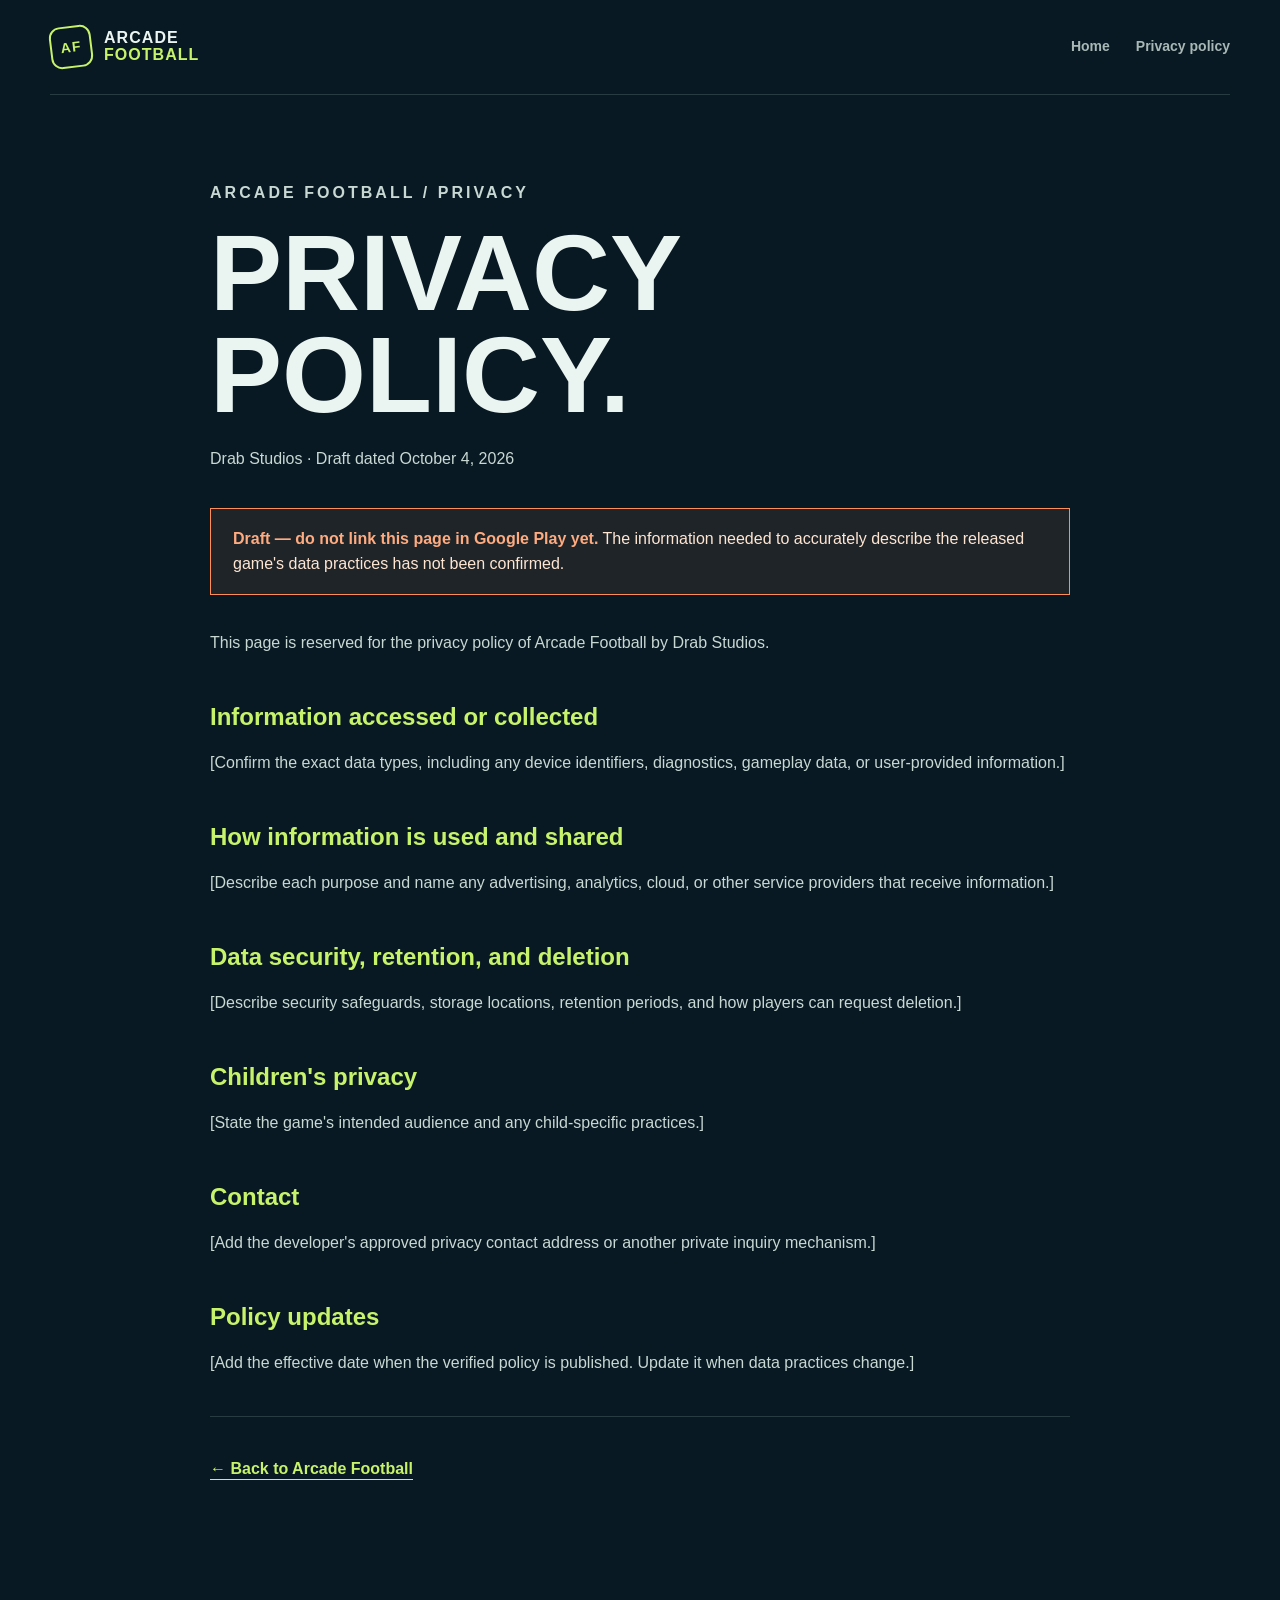
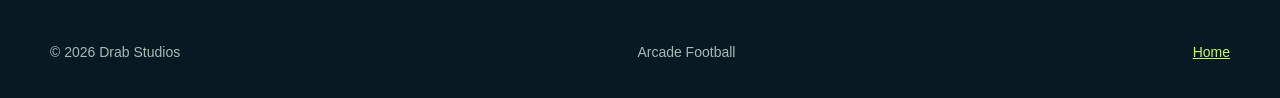
==== privacy.html @ 245f8ef6 "Add clearly marked privacy policy draft" ====
<!doctype html>
<html lang="en">
<head>
  <meta charset="utf-8">
  <meta name="viewport" content="width=device-width, initial-scale=1">
  <meta name="theme-color" content="#091923">
  <meta name="description" content="Privacy policy draft for Arcade Football by Drab Studios.">
  <title>Privacy Policy | Arcade Football</title>
  <link rel="stylesheet" href="styles.css">
</head>
<body>
  <header class="site-header wrap">
    <a class="brand" href="./" aria-label="Arcade Football home"><span class="brand-mark" aria-hidden="true">AF</span><span>ARCADE <strong>FOOTBALL</strong></span></a>
    <nav aria-label="Main navigation"><a href="./">Home</a><a href="privacy.html" aria-current="page">Privacy policy</a></nav>
  </header>
  <main class="policy-shell">
    <p class="eyebrow">ARCADE FOOTBALL / PRIVACY</p>
    <h1>PRIVACY<br>POLICY.</h1>
    <p class="policy-meta">Drab Studios · Draft dated October 4, 2026</p>
    <div class="draft-note" role="note"><strong>Draft — do not link this page in Google Play yet.</strong> The information needed to accurately describe the released game's data practices has not been confirmed.</div>
    <p>This page is reserved for the privacy policy of Arcade Football by Drab Studios.</p>
    <h2>Information accessed or collected</h2>
    <p>[Confirm the exact data types, including any device identifiers, diagnostics, gameplay data, or user-provided information.]</p>
    <h2>How information is used and shared</h2>
    <p>[Describe each purpose and name any advertising, analytics, cloud, or other service providers that receive information.]</p>
    <h2>Data security, retention, and deletion</h2>
    <p>[Describe security safeguards, storage locations, retention periods, and how players can request deletion.]</p>
    <h2>Children's privacy</h2>
    <p>[State the game's intended audience and any child-specific practices.]</p>
    <h2>Contact</h2>
    <p>[Add the developer's approved privacy contact address or another private inquiry mechanism.]</p>
    <h2>Policy updates</h2>
    <p>[Add the effective date when the verified policy is published. Update it when data practices change.]</p>
    <hr>
    <p><a class="text-link" href="./">← Back to Arcade Football</a></p>
  </main>
  <footer class="site-footer wrap"><span>© 2026 Drab Studios</span><span>Arcade Football</span><a href="./">Home</a></footer>
</body>
</html>
---- styles.css ----
:root{color-scheme:dark;--ink:#eaf4f1;--muted:#a8b8b6;--navy:#091923;--navy2:#102b2d;--line:rgba(215,251,224,.15);--lime:#c7f36b;--field:#1c5149;--orange:#ff8d56}*{box-sizing:border-box}html{scroll-behavior:smooth}body{margin:0;background:var(--navy);color:var(--ink);font-family:Arial,Helvetica,sans-serif;line-height:1.55}a{color:inherit}a:focus-visible{outline:3px solid var(--lime);outline-offset:4px}.wrap{width:min(1180px,calc(100% - 48px));margin-inline:auto}.site-header{display:flex;align-items:center;justify-content:space-between;gap:24px;padding-block:26px;border-bottom:1px solid var(--line)}.brand{text-decoration:none;display:inline-flex;align-items:center;gap:12px;font-weight:900;letter-spacing:.065em;line-height:1.05}.brand strong{display:block;color:var(--lime)}.brand-mark{width:42px;height:42px;border:2px solid var(--lime);border-radius:11px;display:grid;place-items:center;color:var(--lime);font-size:14px;transform:rotate(-7deg)}nav{display:flex;gap:26px}nav a{text-decoration:none;color:var(--muted);font-size:14px;font-weight:700}nav a:hover,.text-link:hover{color:var(--lime)}.hero{min-height:680px;display:grid;grid-template-columns:1fr 1fr;align-items:center;gap:7%;padding-block:90px}.eyebrow,.section-kicker{color:var(--lime);font-weight:800;letter-spacing:.19em;font-size:12px}.live-dot{display:inline-block;width:8px;height:8px;border-radius:50%;background:var(--lime);box-shadow:0 0 14px var(--lime);margin-right:9px}.hero h1{font-family:Impact,'Arial Narrow',sans-serif;font-size:clamp(76px,9.2vw,150px);line-height:.88;letter-spacing:.01em;margin:25px 0 34px;font-weight:900}.hero h1 em{font-style:normal;color:var(--lime)}.lede{max-width:480px;color:#c9d7d3;font-size:clamp(18px,2vw,22px);line-height:1.6}.hero-actions{display:flex;align-items:center;gap:28px;flex-wrap:wrap;margin-top:34px}.button{display:inline-flex;align-items:center;gap:24px;text-decoration:none;font-weight:900;border-radius:3px;padding:16px 20px}.button-primary{background:var(--lime);color:#10201d}.button-primary:hover{background:#dcff96}.text-link{font-weight:800;text-underline-offset:5px}.field-art{height:475px;position:relative;overflow:hidden;border:12px solid #1d413d;background:repeating-linear-gradient(0deg,#1b5049 0 72px,#205b52 72px 144px);box-shadow:22px 22px 0 #071316,0 35px 80px rgba(0,0,0,.4);transform:rotate(3deg)}.field-art:before{content:"";position:absolute;inset:28px;border:3px solid rgba(239,255,239,.68)}.field-grid{position:absolute;inset:28px;background:repeating-linear-gradient(90deg,transparent 0 calc(25% - 2px),rgba(239,255,239,.55) calc(25% - 2px) 25%)}.yard{position:absolute;top:47%;color:rgba(244,255,238,.55);font-size:33px;font-weight:900}.yard-a{left:20%}.yard-b{left:45%}.yard-c{left:70%}.endzone{position:absolute;right:2%;top:50%;transform:translateY(-50%) rotate(90deg);color:rgba(245,255,242,.55);font-weight:900;letter-spacing:.3em;font-size:18px}.ball{position:absolute;left:48%;top:32%;width:92px;height:55px;background:#ae512e;border:3px solid #f4d6a6;border-radius:70% 8% 70% 8%;transform:rotate(-36deg);box-shadow:0 14px 20px rgba(0,0,0,.3);z-index:2}.ball:after{content:"";position:absolute;left:25px;top:15px;width:39px;height:3px;background:#fff4d4;transform:rotate(30deg);box-shadow:0 7px 0 #fff4d4}.ball-trail{position:absolute;left:28%;top:51%;width:210px;border-top:3px dashed rgba(255,255,255,.65);transform:rotate(-28deg)}.field-caption{position:absolute;bottom:10px;left:28px;font-weight:900;letter-spacing:.2em;font-size:10px}.about{background:#102a2a;border-top:1px solid var(--line);border-bottom:1px solid var(--line);padding-block:100px}.about-grid{display:grid;grid-template-columns:1fr 2fr;gap:40px}.about h2{font-family:Impact,'Arial Narrow',sans-serif;font-size:clamp(44px,6vw,78px);line-height:1;margin:0 0 24px;letter-spacing:.02em}.about p:not(.section-kicker){max-width:660px;color:#c0d0ca;font-size:19px}.site-footer{display:flex;justify-content:space-between;gap:18px;flex-wrap:wrap;padding-block:34px;color:var(--muted);font-size:14px}.site-footer a{color:var(--lime)}.policy-shell{width:min(860px,calc(100% - 48px));margin:0 auto;padding:70px 0 110px}.policy-shell h1{font-family:Impact,'Arial Narrow',sans-serif;font-size:clamp(62px,9vw,108px);line-height:.95;margin:16px 0 20px}.policy-shell h2{font-size:24px;margin:42px 0 12px;color:var(--lime)}.policy-shell p,.policy-shell li{color:#c8d8d3;font-size:16px}.policy-shell a{color:var(--lime)}.policy-shell ul{padding-left:22px}.policy-meta{color:var(--muted);font-size:14px}.draft-note{border:1px solid var(--orange);background:rgba(255,141,86,.09);padding:18px 22px;margin:36px 0;color:#ffe6d3}.draft-note strong{color:#ffab80}.policy-shell hr{border:0;border-top:1px solid var(--line);margin:40px 0}@media(max-width:800px){.hero{grid-template-columns:1fr;min-height:0;padding-block:70px}.field-art{height:350px;transform:rotate(1deg)}.about-grid{grid-template-columns:1fr}.about{padding-block:70px}}@media(max-width:520px){.wrap,.policy-shell{width:min(100% - 32px,1180px)}.site-header{align-items:flex-start}.brand{font-size:12px}.brand-mark{width:36px;height:36px}nav{gap:12px;flex-direction:column;align-items:flex-end}nav a{font-size:12px}.hero h1{font-size:clamp(68px,18vw,100px)}.field-art{height:275px;border-width:7px}.yard{font-size:20px}.ball{width:66px;height:40px}.ball:after{left:18px;top:10px;width:28px}.site-footer{flex-direction:column}}@media(prefers-reduced-motion:reduce){html{scroll-behavior:auto}}
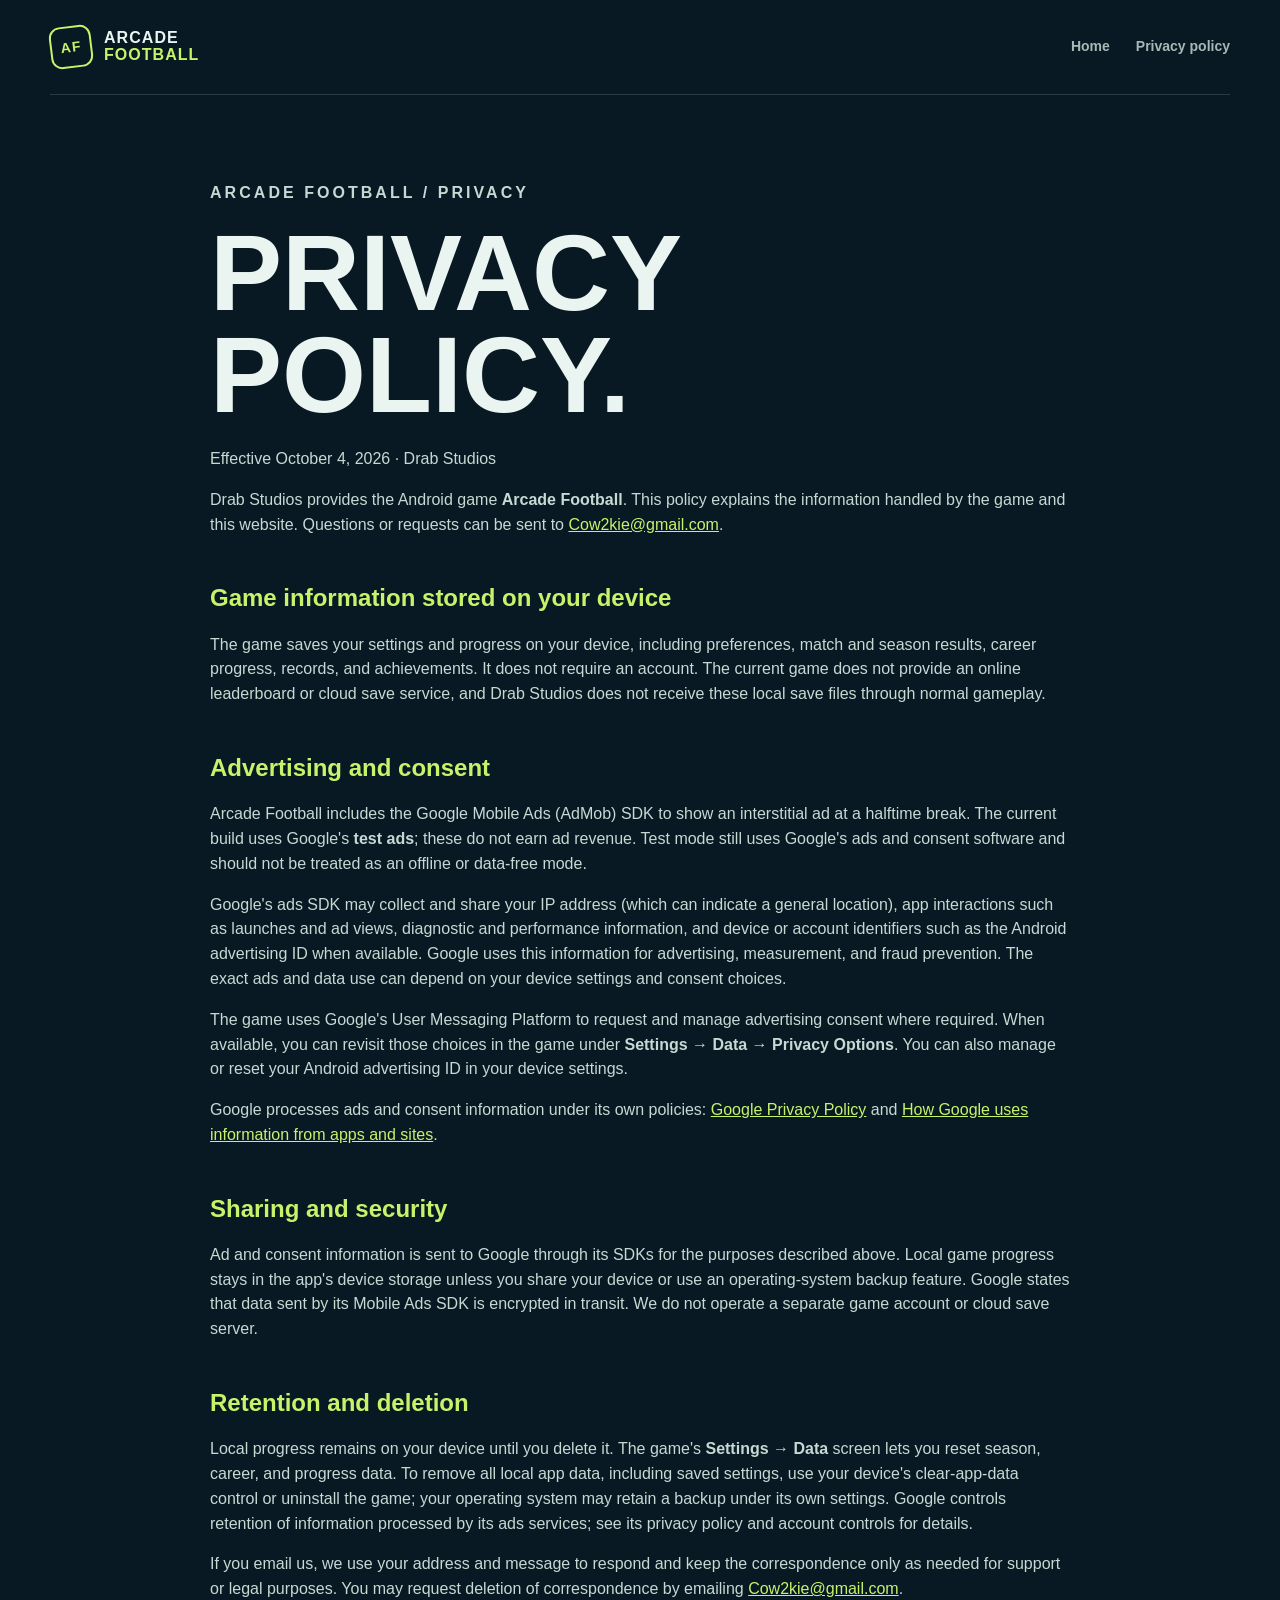
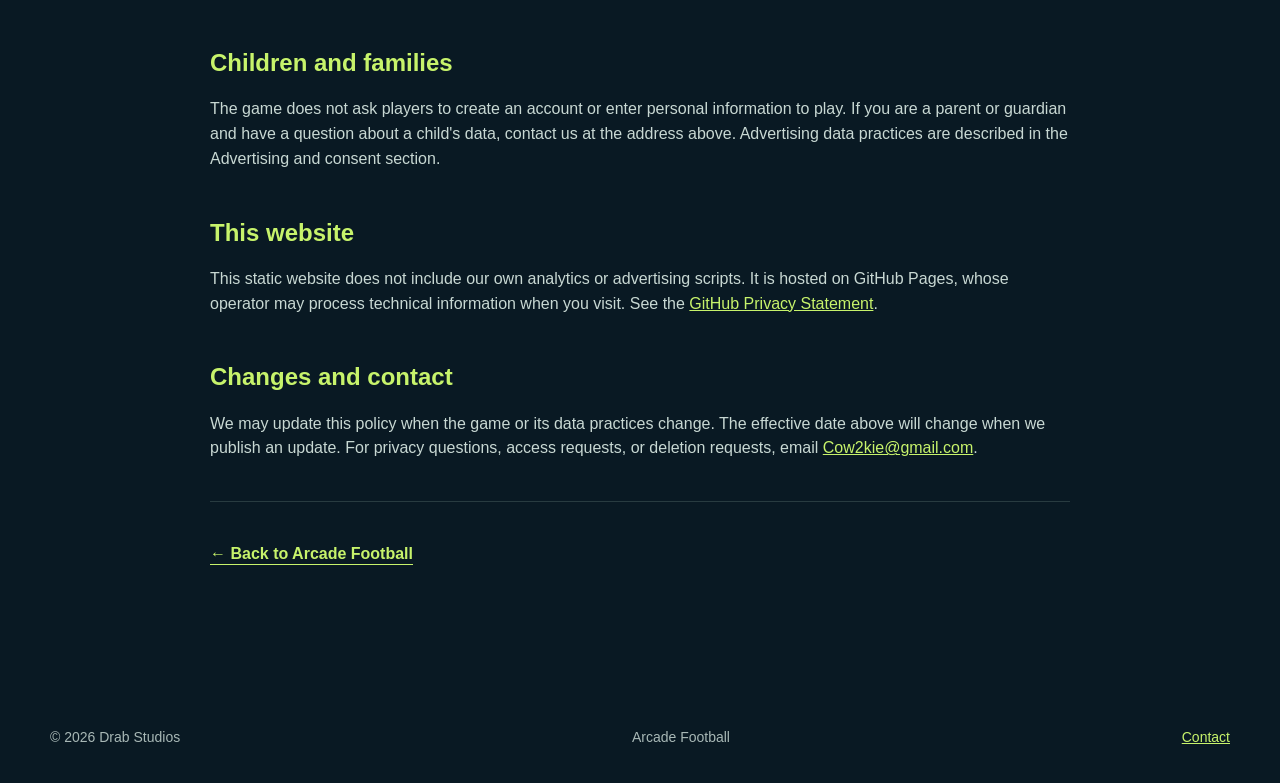
==== commit bbb2d301: "Publish verified Arcade Football privacy policy" ====
--- a/privacy.html
+++ b/privacy.html
@@ -4,7 +4,7 @@
   <meta charset="utf-8">
   <meta name="viewport" content="width=device-width, initial-scale=1">
   <meta name="theme-color" content="#091923">
-  <meta name="description" content="Privacy policy draft for Arcade Football by Drab Studios.">
+  <meta name="description" content="Privacy policy for Arcade Football by Drab Studios.">
   <title>Privacy Policy | Arcade Football</title>
   <link rel="stylesheet" href="styles.css">
 </head>
@@ -16,24 +16,36 @@
   <main class="policy-shell">
     <p class="eyebrow">ARCADE FOOTBALL / PRIVACY</p>
     <h1>PRIVACY<br>POLICY.</h1>
-    <p class="policy-meta">Drab Studios · Draft dated October 4, 2026</p>
-    <div class="draft-note" role="note"><strong>Draft — do not link this page in Google Play yet.</strong> The information needed to accurately describe the released game's data practices has not been confirmed.</div>
-    <p>This page is reserved for the privacy policy of Arcade Football by Drab Studios.</p>
-    <h2>Information accessed or collected</h2>
-    <p>[Confirm the exact data types, including any device identifiers, diagnostics, gameplay data, or user-provided information.]</p>
-    <h2>How information is used and shared</h2>
-    <p>[Describe each purpose and name any advertising, analytics, cloud, or other service providers that receive information.]</p>
-    <h2>Data security, retention, and deletion</h2>
-    <p>[Describe security safeguards, storage locations, retention periods, and how players can request deletion.]</p>
-    <h2>Children's privacy</h2>
-    <p>[State the game's intended audience and any child-specific practices.]</p>
-    <h2>Contact</h2>
-    <p>[Add the developer's approved privacy contact address or another private inquiry mechanism.]</p>
-    <h2>Policy updates</h2>
-    <p>[Add the effective date when the verified policy is published. Update it when data practices change.]</p>
+    <p class="policy-meta">Effective October 4, 2026 · Drab Studios</p>
+    <p>Drab Studios provides the Android game <strong>Arcade Football</strong>. This policy explains the information handled by the game and this website. Questions or requests can be sent to <a href="mailto:Cow2kie@gmail.com">Cow2kie@gmail.com</a>.</p>
+
+    <h2>Game information stored on your device</h2>
+    <p>The game saves your settings and progress on your device, including preferences, match and season results, career progress, records, and achievements. It does not require an account. The current game does not provide an online leaderboard or cloud save service, and Drab Studios does not receive these local save files through normal gameplay.</p>
+
+    <h2>Advertising and consent</h2>
+    <p>Arcade Football includes the Google Mobile Ads (AdMob) SDK to show an interstitial ad at a halftime break. The current build uses Google's <strong>test ads</strong>; these do not earn ad revenue. Test mode still uses Google's ads and consent software and should not be treated as an offline or data-free mode.</p>
+    <p>Google's ads SDK may collect and share your IP address (which can indicate a general location), app interactions such as launches and ad views, diagnostic and performance information, and device or account identifiers such as the Android advertising ID when available. Google uses this information for advertising, measurement, and fraud prevention. The exact ads and data use can depend on your device settings and consent choices.</p>
+    <p>The game uses Google's User Messaging Platform to request and manage advertising consent where required. When available, you can revisit those choices in the game under <strong>Settings → Data → Privacy Options</strong>. You can also manage or reset your Android advertising ID in your device settings.</p>
+    <p>Google processes ads and consent information under its own policies: <a href="https://policies.google.com/privacy">Google Privacy Policy</a> and <a href="https://policies.google.com/technologies/partner-sites">How Google uses information from apps and sites</a>.</p>
+
+    <h2>Sharing and security</h2>
+    <p>Ad and consent information is sent to Google through its SDKs for the purposes described above. Local game progress stays in the app's device storage unless you share your device or use an operating-system backup feature. Google states that data sent by its Mobile Ads SDK is encrypted in transit. We do not operate a separate game account or cloud save server.</p>
+
+    <h2>Retention and deletion</h2>
+    <p>Local progress remains on your device until you delete it. The game's <strong>Settings → Data</strong> screen lets you reset season, career, and progress data. To remove all local app data, including saved settings, use your device's clear-app-data control or uninstall the game; your operating system may retain a backup under its own settings. Google controls retention of information processed by its ads services; see its privacy policy and account controls for details.</p>
+    <p>If you email us, we use your address and message to respond and keep the correspondence only as needed for support or legal purposes. You may request deletion of correspondence by emailing <a href="mailto:Cow2kie@gmail.com">Cow2kie@gmail.com</a>.</p>
+
+    <h2>Children and families</h2>
+    <p>The game does not ask players to create an account or enter personal information to play. If you are a parent or guardian and have a question about a child's data, contact us at the address above. Advertising data practices are described in the Advertising and consent section.</p>
+
+    <h2>This website</h2>
+    <p>This static website does not include our own analytics or advertising scripts. It is hosted on GitHub Pages, whose operator may process technical information when you visit. See the <a href="https://docs.github.com/en/site-policy/privacy-policies/github-general-privacy-statement">GitHub Privacy Statement</a>.</p>
+
+    <h2>Changes and contact</h2>
+    <p>We may update this policy when the game or its data practices change. The effective date above will change when we publish an update. For privacy questions, access requests, or deletion requests, email <a href="mailto:Cow2kie@gmail.com">Cow2kie@gmail.com</a>.</p>
     <hr>
     <p><a class="text-link" href="./">← Back to Arcade Football</a></p>
   </main>
-  <footer class="site-footer wrap"><span>© 2026 Drab Studios</span><span>Arcade Football</span><a href="./">Home</a></footer>
+  <footer class="site-footer wrap"><span>© 2026 Drab Studios</span><span>Arcade Football</span><a href="mailto:Cow2kie@gmail.com">Contact</a></footer>
 </body>
 </html>
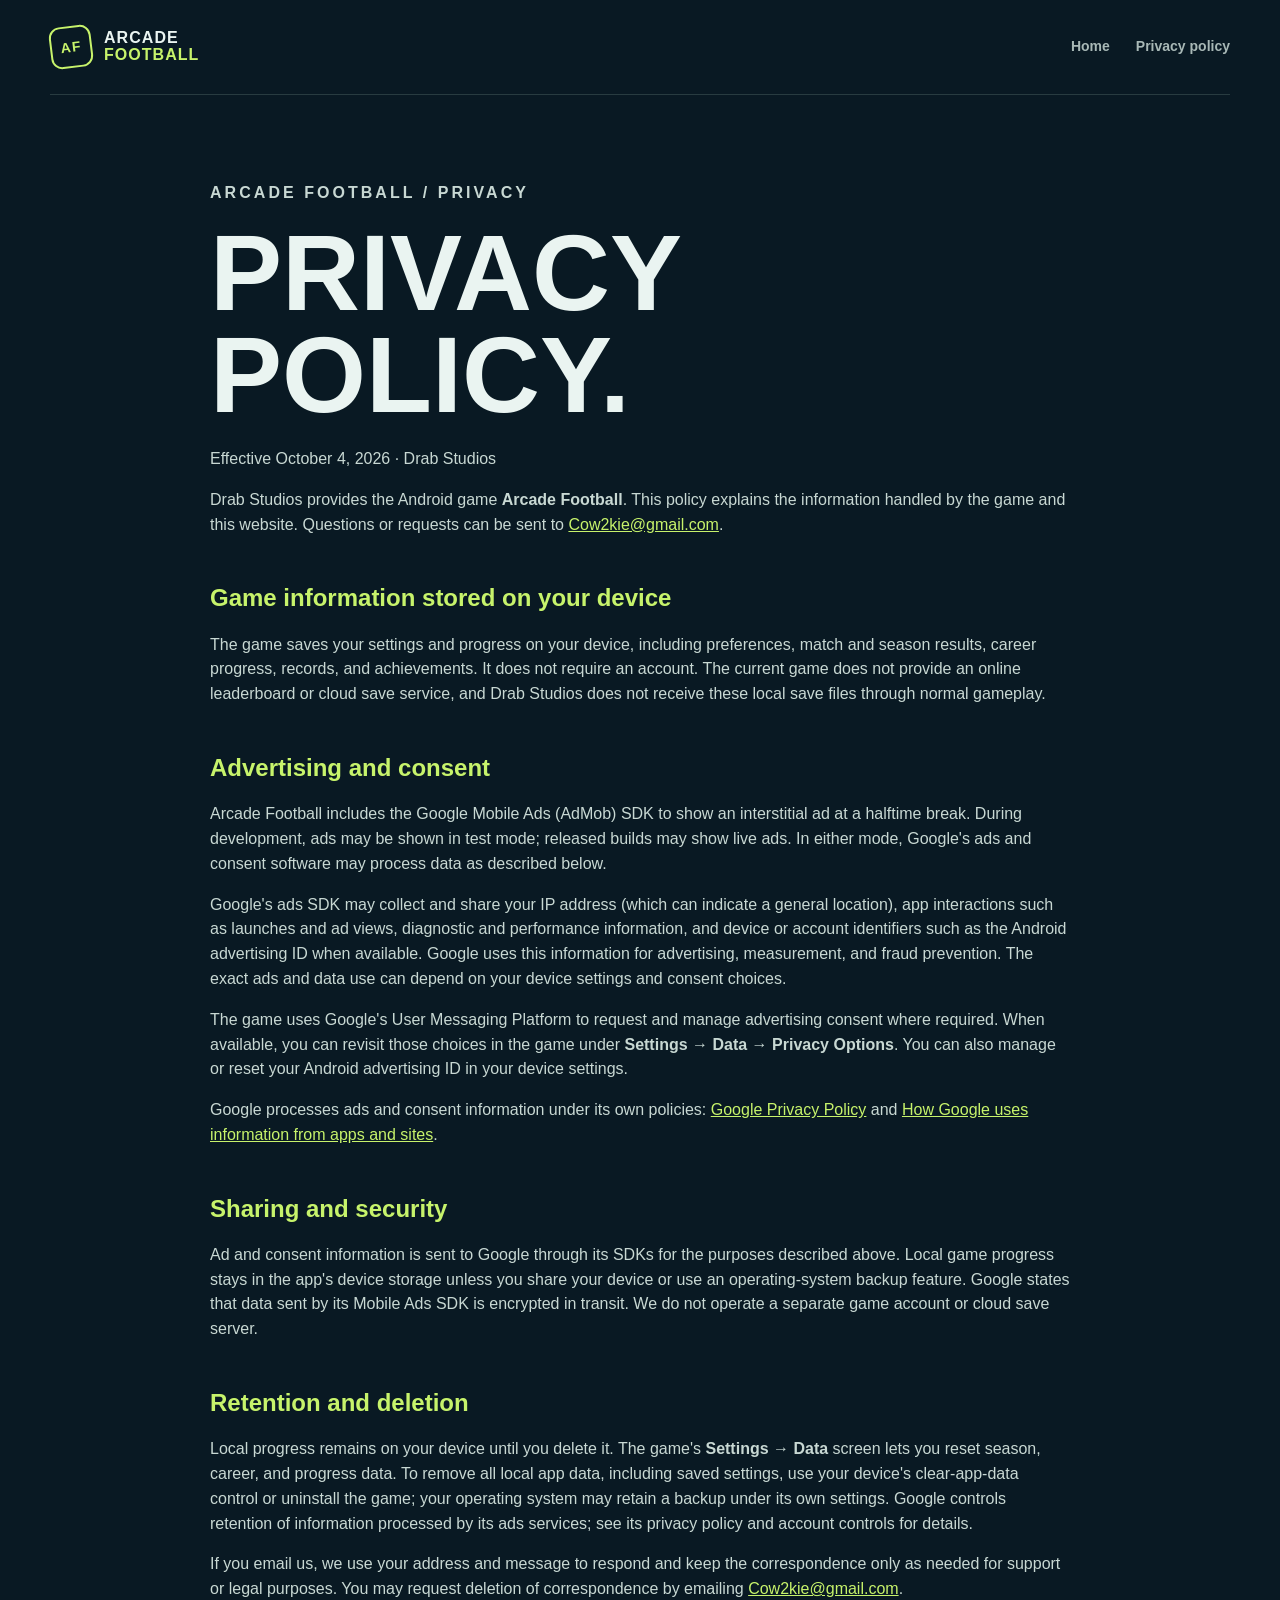
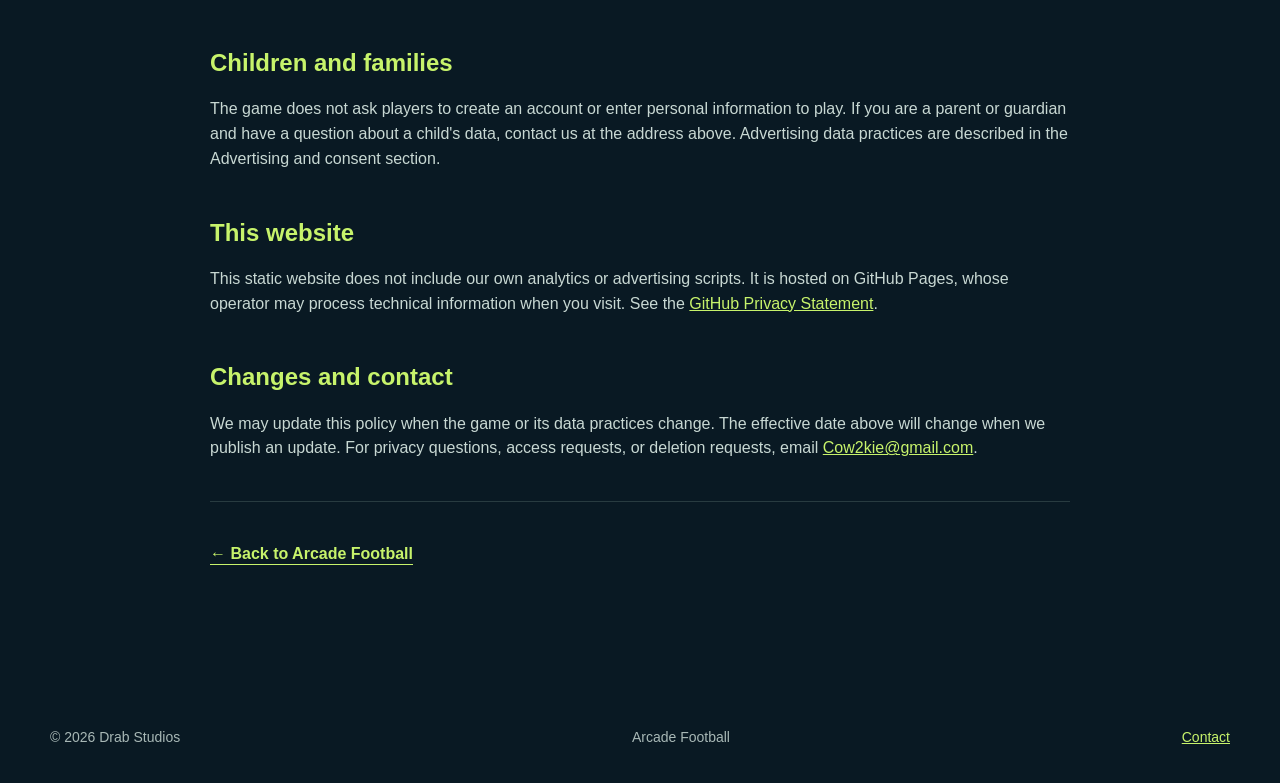
==== commit bece8f33: "Align privacy policy with live AdMob configuration" ====
--- a/privacy.html
+++ b/privacy.html
@@ -23,7 +23,7 @@
     <p>The game saves your settings and progress on your device, including preferences, match and season results, career progress, records, and achievements. It does not require an account. The current game does not provide an online leaderboard or cloud save service, and Drab Studios does not receive these local save files through normal gameplay.</p>
 
     <h2>Advertising and consent</h2>
-    <p>Arcade Football includes the Google Mobile Ads (AdMob) SDK to show an interstitial ad at a halftime break. The current build uses Google's <strong>test ads</strong>; these do not earn ad revenue. Test mode still uses Google's ads and consent software and should not be treated as an offline or data-free mode.</p>
+    <p>Arcade Football includes the Google Mobile Ads (AdMob) SDK to show an interstitial ad at a halftime break. During development, ads may be shown in test mode; released builds may show live ads. In either mode, Google's ads and consent software may process data as described below.</p>
     <p>Google's ads SDK may collect and share your IP address (which can indicate a general location), app interactions such as launches and ad views, diagnostic and performance information, and device or account identifiers such as the Android advertising ID when available. Google uses this information for advertising, measurement, and fraud prevention. The exact ads and data use can depend on your device settings and consent choices.</p>
     <p>The game uses Google's User Messaging Platform to request and manage advertising consent where required. When available, you can revisit those choices in the game under <strong>Settings → Data → Privacy Options</strong>. You can also manage or reset your Android advertising ID in your device settings.</p>
     <p>Google processes ads and consent information under its own policies: <a href="https://policies.google.com/privacy">Google Privacy Policy</a> and <a href="https://policies.google.com/technologies/partner-sites">How Google uses information from apps and sites</a>.</p>
--- a/styles.css
+++ b/styles.css
@@ -1 +1,2 @@
-:root{color-scheme:dark;--ink:#eaf4f1;--muted:#a8b8b6;--navy:#091923;--navy2:#102b2d;--line:rgba(215,251,224,.15);--lime:#c7f36b;--field:#1c5149;--orange:#ff8d56}*{box-sizing:border-box}html{scroll-behavior:smooth}body{margin:0;background:var(--navy);color:var(--ink);font-family:Arial,Helvetica,sans-serif;line-height:1.55}a{color:inherit}a:focus-visible{outline:3px solid var(--lime);outline-offset:4px}.wrap{width:min(1180px,calc(100% - 48px));margin-inline:auto}.site-header{display:flex;align-items:center;justify-content:space-between;gap:24px;padding-block:26px;border-bottom:1px solid var(--line)}.brand{text-decoration:none;display:inline-flex;align-items:center;gap:12px;font-weight:900;letter-spacing:.065em;line-height:1.05}.brand strong{display:block;color:var(--lime)}.brand-mark{width:42px;height:42px;border:2px solid var(--lime);border-radius:11px;display:grid;place-items:center;color:var(--lime);font-size:14px;transform:rotate(-7deg)}nav{display:flex;gap:26px}nav a{text-decoration:none;color:var(--muted);font-size:14px;font-weight:700}nav a:hover,.text-link:hover{color:var(--lime)}.hero{min-height:680px;display:grid;grid-template-columns:1fr 1fr;align-items:center;gap:7%;padding-block:90px}.eyebrow,.section-kicker{color:var(--lime);font-weight:800;letter-spacing:.19em;font-size:12px}.live-dot{display:inline-block;width:8px;height:8px;border-radius:50%;background:var(--lime);box-shadow:0 0 14px var(--lime);margin-right:9px}.hero h1{font-family:Impact,'Arial Narrow',sans-serif;font-size:clamp(76px,9.2vw,150px);line-height:.88;letter-spacing:.01em;margin:25px 0 34px;font-weight:900}.hero h1 em{font-style:normal;color:var(--lime)}.lede{max-width:480px;color:#c9d7d3;font-size:clamp(18px,2vw,22px);line-height:1.6}.hero-actions{display:flex;align-items:center;gap:28px;flex-wrap:wrap;margin-top:34px}.button{display:inline-flex;align-items:center;gap:24px;text-decoration:none;font-weight:900;border-radius:3px;padding:16px 20px}.button-primary{background:var(--lime);color:#10201d}.button-primary:hover{background:#dcff96}.text-link{font-weight:800;text-underline-offset:5px}.field-art{height:475px;position:relative;overflow:hidden;border:12px solid #1d413d;background:repeating-linear-gradient(0deg,#1b5049 0 72px,#205b52 72px 144px);box-shadow:22px 22px 0 #071316,0 35px 80px rgba(0,0,0,.4);transform:rotate(3deg)}.field-art:before{content:"";position:absolute;inset:28px;border:3px solid rgba(239,255,239,.68)}.field-grid{position:absolute;inset:28px;background:repeating-linear-gradient(90deg,transparent 0 calc(25% - 2px),rgba(239,255,239,.55) calc(25% - 2px) 25%)}.yard{position:absolute;top:47%;color:rgba(244,255,238,.55);font-size:33px;font-weight:900}.yard-a{left:20%}.yard-b{left:45%}.yard-c{left:70%}.endzone{position:absolute;right:2%;top:50%;transform:translateY(-50%) rotate(90deg);color:rgba(245,255,242,.55);font-weight:900;letter-spacing:.3em;font-size:18px}.ball{position:absolute;left:48%;top:32%;width:92px;height:55px;background:#ae512e;border:3px solid #f4d6a6;border-radius:70% 8% 70% 8%;transform:rotate(-36deg);box-shadow:0 14px 20px rgba(0,0,0,.3);z-index:2}.ball:after{content:"";position:absolute;left:25px;top:15px;width:39px;height:3px;background:#fff4d4;transform:rotate(30deg);box-shadow:0 7px 0 #fff4d4}.ball-trail{position:absolute;left:28%;top:51%;width:210px;border-top:3px dashed rgba(255,255,255,.65);transform:rotate(-28deg)}.field-caption{position:absolute;bottom:10px;left:28px;font-weight:900;letter-spacing:.2em;font-size:10px}.about{background:#102a2a;border-top:1px solid var(--line);border-bottom:1px solid var(--line);padding-block:100px}.about-grid{display:grid;grid-template-columns:1fr 2fr;gap:40px}.about h2{font-family:Impact,'Arial Narrow',sans-serif;font-size:clamp(44px,6vw,78px);line-height:1;margin:0 0 24px;letter-spacing:.02em}.about p:not(.section-kicker){max-width:660px;color:#c0d0ca;font-size:19px}.site-footer{display:flex;justify-content:space-between;gap:18px;flex-wrap:wrap;padding-block:34px;color:var(--muted);font-size:14px}.site-footer a{color:var(--lime)}.policy-shell{width:min(860px,calc(100% - 48px));margin:0 auto;padding:70px 0 110px}.policy-shell h1{font-family:Impact,'Arial Narrow',sans-serif;font-size:clamp(62px,9vw,108px);line-height:.95;margin:16px 0 20px}.policy-shell h2{font-size:24px;margin:42px 0 12px;color:var(--lime)}.policy-shell p,.policy-shell li{color:#c8d8d3;font-size:16px}.policy-shell a{color:var(--lime)}.policy-shell ul{padding-left:22px}.policy-meta{color:var(--muted);font-size:14px}.draft-note{border:1px solid var(--orange);background:rgba(255,141,86,.09);padding:18px 22px;margin:36px 0;color:#ffe6d3}.draft-note strong{color:#ffab80}.policy-shell hr{border:0;border-top:1px solid var(--line);margin:40px 0}@media(max-width:800px){.hero{grid-template-columns:1fr;min-height:0;padding-block:70px}.field-art{height:350px;transform:rotate(1deg)}.about-grid{grid-template-columns:1fr}.about{padding-block:70px}}@media(max-width:520px){.wrap,.policy-shell{width:min(100% - 32px,1180px)}.site-header{align-items:flex-start}.brand{font-size:12px}.brand-mark{width:36px;height:36px}nav{gap:12px;flex-direction:column;align-items:flex-end}nav a{font-size:12px}.hero h1{font-size:clamp(68px,18vw,100px)}.field-art{height:275px;border-width:7px}.yard{font-size:20px}.ball{width:66px;height:40px}.ball:after{left:18px;top:10px;width:28px}.site-footer{flex-direction:column}}@media(prefers-reduced-motion:reduce){html{scroll-behavior:auto}}+:root{color-scheme:dark;--ink:#eaf4f1;--muted:#a8b8b6;--navy:#091923;--navy2:#102b2d;--line:rgba(215,251,224,.15);--lime:#c7f36b;--field:#1c5149;--orange:#ff8d56}*{box-sizing:border-box}html{scroll-behavior:smooth}body{margin:0;background:var(--navy);color:var(--ink);font-family:Arial,Helvetica,sans-serif;line-height:1.55}a{color:inherit}a:focus-visible{outline:3px solid var(--lime);outline-offset:4px}.wrap{width:min(1180px,calc(100% - 48px));margin-inline:auto}.site-header{display:flex;align-items:center;justify-content:space-between;gap:24px;padding-block:26px;border-bottom:1px solid var(--line)}.brand{text-decoration:none;display:inline-flex;align-items:center;gap:12px;font-weight:900;letter-spacing:.065em;line-height:1.05}.brand strong{display:block;color:var(--lime)}.brand-mark{width:42px;height:42px;border:2px solid var(--lime);border-radius:11px;display:grid;place-items:center;color:var(--lime);font-size:14px;transform:rotate(-7deg)}nav{display:flex;gap:26px}nav a{text-decoration:none;color:var(--muted);font-size:14px;font-weight:700}nav a:hover,.text-link:hover{color:var(--lime)}.hero{min-height:680px;display:grid;grid-template-columns:1fr 1fr;align-items:center;gap:7%;padding-block:90px}.eyebrow,.section-kicker{color:var(--lime);font-weight:800;letter-spacing:.19em;font-size:12px}.live-dot{display:inline-block;width:8px;height:8px;border-radius:50%;background:var(--lime);box-shadow:0 0 14px var(--lime);margin-right:9px}.hero h1{font-family:Impact,'Arial Narrow',sans-serif;font-size:clamp(76px,9.2vw,150px);line-height:.88;letter-spacing:.01em;margin:25px 0 34px;font-weight:900}.hero h1 em{font-style:normal;color:var(--lime)}.lede{max-width:480px;color:#c9d7d3;font-size:clamp(18px,2vw,22px);line-height:1.6}.hero-actions{display:flex;align-items:center;gap:28px;flex-wrap:wrap;margin-top:34px}.button{display:inline-flex;align-items:center;gap:24px;text-decoration:none;font-weight:900;border-radius:3px;padding:16px 20px}.button-primary{background:var(--lime);color:#10201d}.button-primary:hover{background:#dcff96}.text-link{font-weight:800;text-underline-offset:5px}.field-art{height:475px;position:relative;overflow:hidden;border:12px solid #1d413d;background:repeating-linear-gradient(0deg,#1b5049 0 72px,#205b52 72px 144px);box-shadow:22px 22px 0 #071316,0 35px 80px rgba(0,0,0,.4);transform:rotate(3deg)}.field-art:before{content:"";position:absolute;inset:28px;border:3px solid rgba(239,255,239,.68)}.field-grid{position:absolute;inset:28px;background:repeating-linear-gradient(90deg,transparent 0 calc(25% - 2px),rgba(239,255,239,.55) calc(25% - 2px) 25%)}.yard{position:absolute;top:47%;color:rgba(244,255,238,.55);font-size:33px;font-weight:900}.yard-a{left:20%}.yard-b{left:45%}.yard-c{left:70%}.endzone{position:absolute;right:2%;top:50%;transform:translateY(-50%) rotate(90deg);color:rgba(245,255,242,.55);font-weight:900;letter-spacing:.3em;font-size:18px}.ball{position:absolute;left:48%;top:32%;width:92px;height:55px;background:#ae512e;border:3px solid #f4d6a6;border-radius:70% 8% 70% 8%;transform:rotate(-36deg);box-shadow:0 14px 20px rgba(0,0,0,.3);z-index:2}.ball:after{content:"";position:absolute;left:25px;top:15px;width:39px;height:3px;background:#fff4d4;transform:rotate(30deg);box-shadow:0 7px 0 #fff4d4}.ball-trail{position:absolute;left:28%;top:51%;width:210px;border-top:3px dashed rgba(255,255,255,.65);transform:rotate(-28deg)}.field-caption{position:absolute;bottom:10px;left:28px;font-weight:900;letter-spacing:.2em;font-size:10px}.about{background:#102a2a;border-top:1px solid var(--line);border-bottom:1px solid var(--line);padding-block:100px}.about-grid{display:grid;grid-template-columns:1fr 2fr;gap:40px}.about h2{font-family:Impact,'Arial Narrow',sans-serif;font-size:clamp(44px,6vw,78px);line-height:1;margin:0 0 24px;letter-spacing:.02em}.about p:not(.section-kicker){max-width:660px;color:#c0d0ca;font-size:19px}.site-footer{display:flex;justify-content:space-between;gap:18px;flex-wrap:wrap;padding-block:34px;color:var(--muted);font-size:14px}.site-footer a{color:var(--lime)}.policy-shell{width:min(860px,calc(100% - 48px));margin:0 auto;padding:70px 0 110px}.policy-shell h1{font-family:Impact,'Arial Narrow',sans-serif;font-size:clamp(62px,9vw,108px);line-height:.95;margin:16px 0 20px}.policy-shell h2{font-size:24px;margin:42px 0 12px;color:var(--lime)}.policy-shell p,.policy-shell li{color:#c8d8d3;font-size:16px}.policy-shell a{color:var(--lime)}.policy-shell ul{padding-left:22px}.policy-meta{color:var(--muted);font-size:14px}.draft-note{border:1px solid var(--orange);background:rgba(255,141,86,.09);padding:18px 22px;margin:36px 0;color:#ffe6d3}.draft-note strong{color:#ffab80}.policy-shell hr{border:0;border-top:1px solid var(--line);margin:40px 0}@media(max-width:800px){.hero{grid-template-columns:1fr;min-height:0;padding-block:70px}.field-art{height:350px;transform:rotate(1deg)}.about-grid{grid-template-columns:1fr}.about{padding-block:70px}}@media(max-width:520px){.wrap,.policy-shell{width:min(100% - 32px,1180px)}.site-header{align-items:flex-start}.brand{font-size:12px}.brand-mark{width:36px;height:36px}nav{gap:12px;flex-direction:column;align-items:flex-end}nav a{font-size:12px}.hero h1{font-size:clamp(68px,18vw,100px)}.field-art{height:275px;border-width:7px}.yard{font-size:20px}.ball{width:66px;height:40px}.ball:after{left:18px;top:10px;width:28px}.site-footer{flex-direction:column}}@media(prefers-reduced-motion:reduce){html{scroll-behavior:auto}}
+.hero-stats{display:flex;gap:22px;flex-wrap:wrap;border-top:1px solid var(--line);margin-top:48px;padding-top:22px;color:var(--muted);font-size:13px;text-transform:uppercase;letter-spacing:.08em}.hero-stats span{display:flex;flex-direction:column;min-width:105px}.hero-stats strong{display:block;color:var(--ink);font-family:Impact,'Arial Narrow',sans-serif;font-size:31px;letter-spacing:.02em;line-height:1.15}.modes{padding-block:100px;background:#0d2228;border-top:1px solid var(--line)}.section-heading{display:flex;justify-content:space-between;align-items:end;gap:32px;margin-bottom:34px}.section-heading h2{margin:0;font-family:Impact,'Arial Narrow',sans-serif;font-size:clamp(42px,5vw,72px);line-height:1;letter-spacing:.02em}.mode-grid{display:grid;grid-template-columns:repeat(3,1fr);gap:18px}.mode-card{min-height:270px;background:#173530;border:1px solid rgba(215,251,224,.18);padding:30px;position:relative;overflow:hidden}.mode-card:after{content:"";position:absolute;width:180px;height:180px;border:1px solid rgba(199,243,107,.13);border-radius:50%;right:-70px;top:-70px}.mode-number{color:var(--lime);font-size:13px;font-weight:900;letter-spacing:.15em}.mode-card h3{font-family:Impact,'Arial Narrow',sans-serif;font-size:43px;line-height:1;margin:48px 0 12px;letter-spacing:.02em}.mode-card p{color:#c4d3ca;max-width:310px;margin:0;font-size:17px}.about{background:#102a2a}@media(max-width:800px){.mode-grid{grid-template-columns:1fr}.mode-card{min-height:220px}.mode-card h3{margin-top:30px}.section-heading{display:block}}@media(max-width:520px){.hero-stats{gap:14px}.hero-stats span{min-width:85px;font-size:11px}.hero-stats strong{font-size:26px}.modes{padding-block:70px}.mode-card{padding:24px}}
